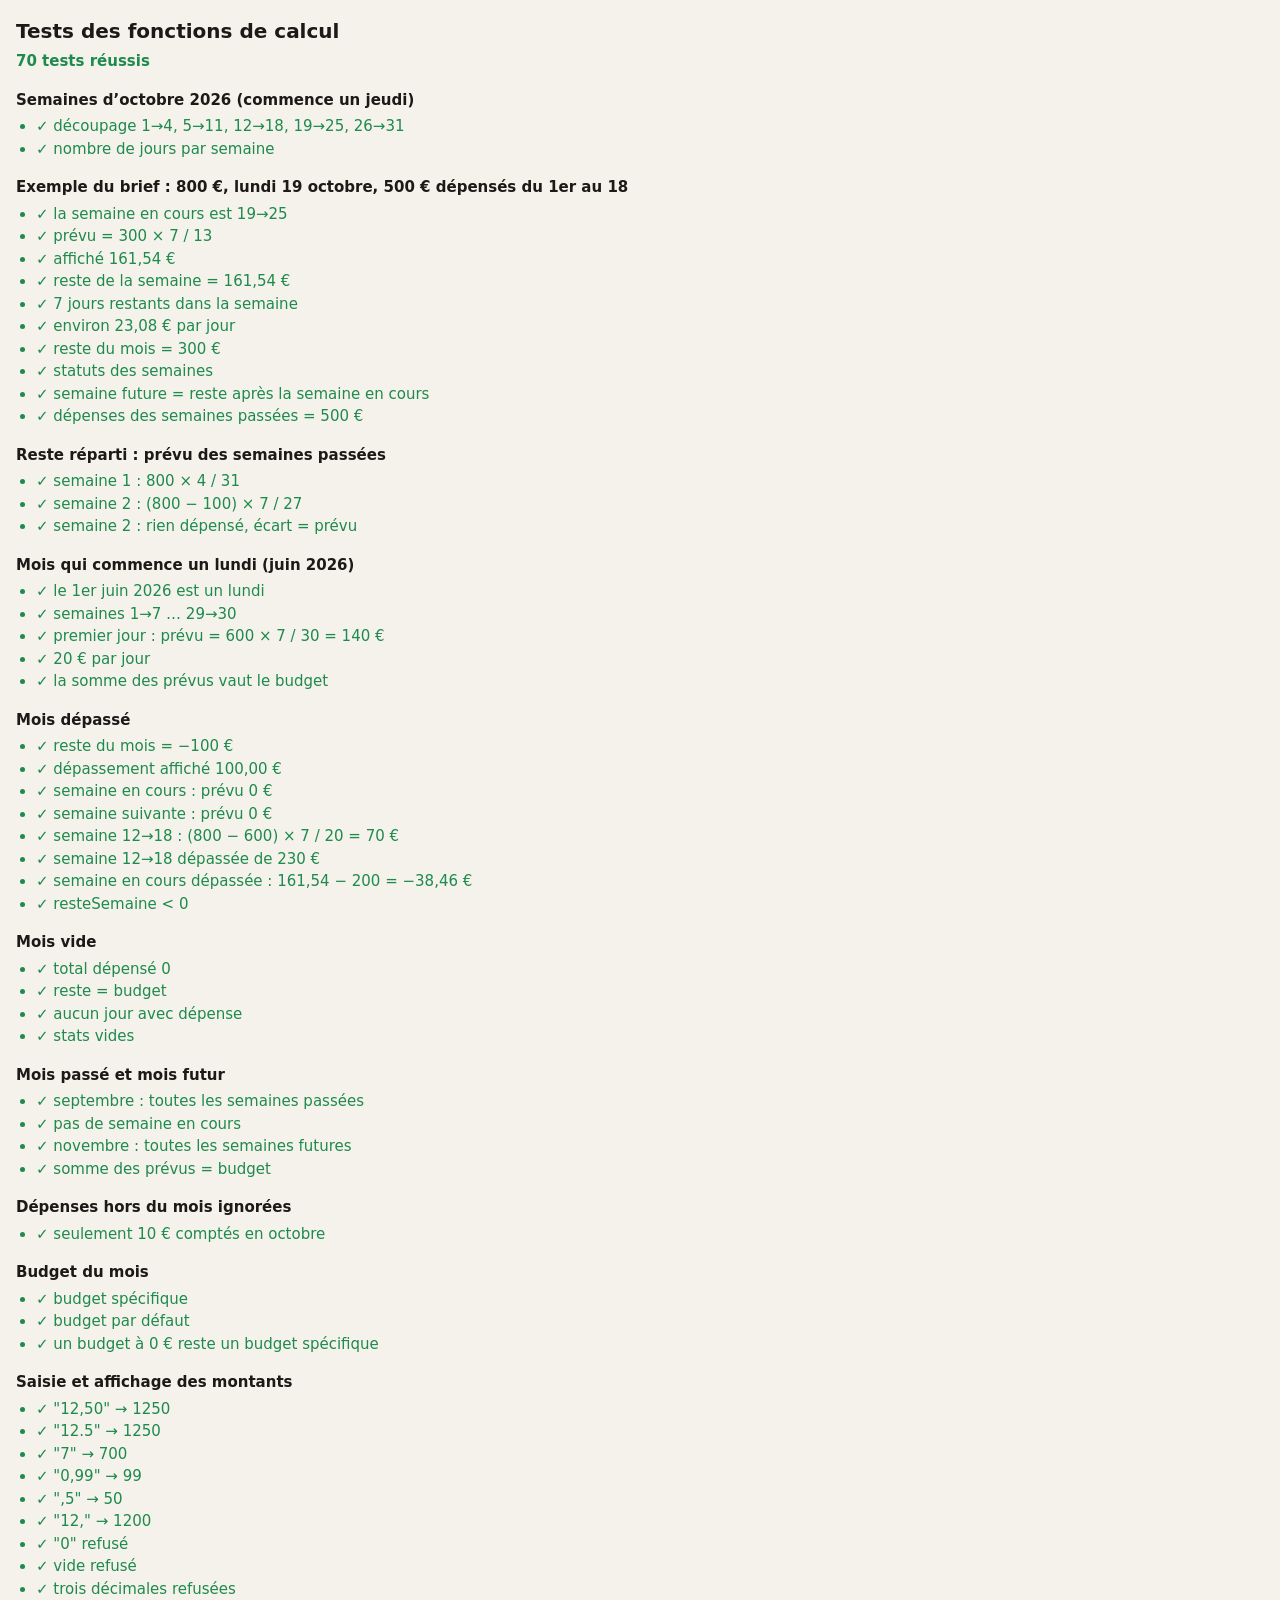
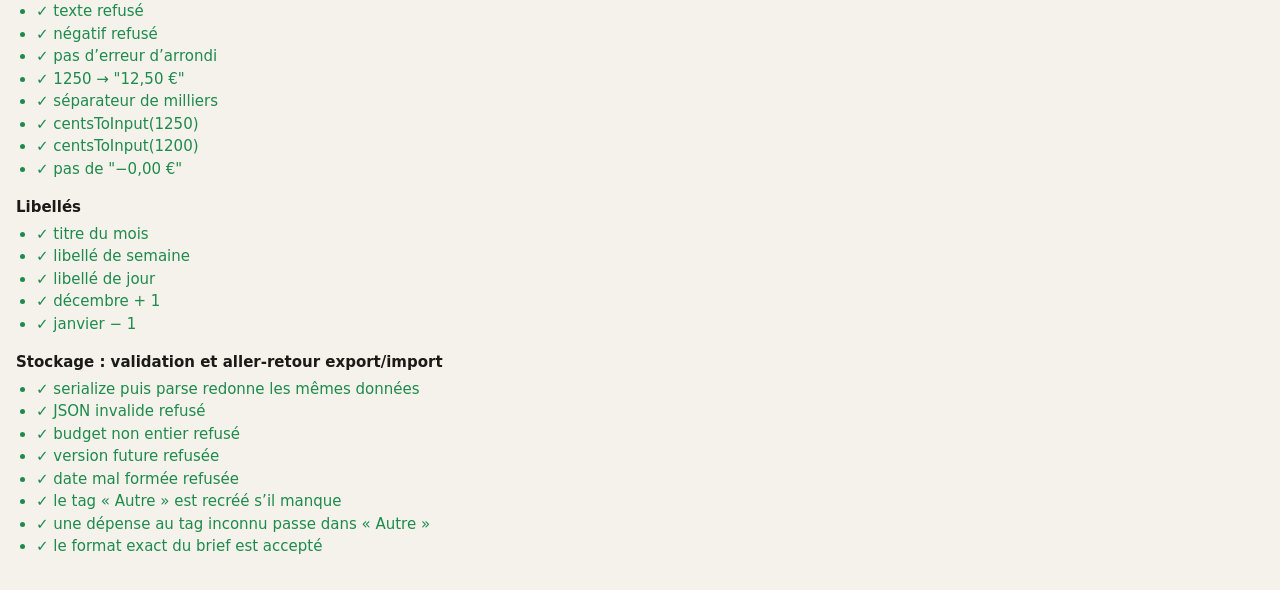
==== tests.html @ 7071091b "Appli budget : PWA de suivi de budget mensuel Calendrier, reste de la semaine, stats par tag, réglag" ====
<!doctype html>
<html lang="fr">
<head>
  <meta charset="utf-8">
  <meta name="viewport" content="width=device-width, initial-scale=1">
  <title>Tests — Budget</title>
  <style>
    body { font: 15px/1.5 -apple-system, system-ui, sans-serif; margin: 0; padding: 16px; background: #f5f2ec; color: #1c1a17; }
    h1 { font-size: 20px; margin: 0 0 4px; }
    #summary { font-weight: 600; margin: 0 0 16px; }
    .ok { color: #1e8a4c; } .ko { color: #c8412f; }
    section { margin-bottom: 16px; }
    h2 { font-size: 15px; margin: 0 0 4px; }
    ul { margin: 0; padding-left: 20px; }
    code { font-size: 13px; }
    @media (prefers-color-scheme: dark) { body { background: #121110; color: #f2eee7; } .ok { color: #4cc27a; } .ko { color: #ff6b57; } }
  </style>
</head>
<body>
  <h1>Tests des fonctions de calcul</h1>
  <p id="summary"></p>
  <div id="out"></div>

  <script src="calc.js"></script>
  <script src="storage.js"></script>
  <script>
    'use strict';
    const C = window.Calc;
    const results = [];
    let group = null;

    function describe(name, fn) {
      group = { name, cases: [] };
      results.push(group);
      try { fn(); } catch (e) { group.cases.push({ ok: false, msg: 'Exception : ' + e.message }); }
    }
    function eq(actual, expected, msg) {
      const ok = JSON.stringify(actual) === JSON.stringify(expected);
      group.cases.push({ ok, msg: ok ? msg : `${msg} — attendu ${JSON.stringify(expected)}, obtenu ${JSON.stringify(actual)}` });
    }
    function near(actual, expected, msg, eps = 1e-6) {
      const ok = Math.abs(actual - expected) < eps;
      group.cases.push({ ok, msg: ok ? msg : `${msg} — attendu ${expected}, obtenu ${actual}` });
    }
    function throws(fn, msg) {
      let ok = false;
      try { fn(); } catch { ok = true; }
      group.cases.push({ ok, msg });
    }
    const exp = (date, euros, tagId = 'food') => ({ id: date + '-' + euros + Math.random(), date, amount: Math.round(euros * 100), tagId });

    describe('Semaines d’octobre 2026 (commence un jeudi)', () => {
      eq(C.getWeeks(2026, 10).map((w) => [w.start, w.end]), [[1, 4], [5, 11], [12, 18], [19, 25], [26, 31]], 'découpage 1→4, 5→11, 12→18, 19→25, 26→31');
      eq(C.getWeeks(2026, 10).map((w) => w.days), [4, 7, 7, 7, 6], 'nombre de jours par semaine');
    });

    describe('Exemple du brief : 800 €, lundi 19 octobre, 500 € dépensés du 1er au 18', () => {
      const expenses = [exp('2026-10-02', 200), exp('2026-10-10', 150), exp('2026-10-18', 150)];
      const r = C.computeMonth({ budget: 80000, expenses, year: 2026, month: 10, today: '2026-10-19' });
      const cur = r.currentWeek;
      eq([cur.start, cur.end], [19, 25], 'la semaine en cours est 19→25');
      near(cur.planned, 30000 * 7 / 13, 'prévu = 300 × 7 / 13');
      eq(C.formatEuros(cur.planned), C.formatEuros(16154), 'affiché 161,54 €');
      eq(Math.round(cur.remaining), 16154, 'reste de la semaine = 161,54 €');
      eq(cur.daysLeftInWeek, 7, '7 jours restants dans la semaine');
      eq(Math.round(cur.perDay), 2308, 'environ 23,08 € par jour');
      eq(r.remaining, 30000, 'reste du mois = 300 €');
      eq(r.weeks.map((w) => w.status), ['past', 'past', 'past', 'current', 'future'], 'statuts des semaines');
      near(r.weeks[4].planned, 30000 - 30000 * 7 / 13, 'semaine future = reste après la semaine en cours');
      const sumPast = r.weeks.slice(0, 3).reduce((s, w) => s + w.spent, 0);
      eq(sumPast, 50000, 'dépenses des semaines passées = 500 €');
    });

    describe('Reste réparti : prévu des semaines passées', () => {
      const expenses = [exp('2026-10-02', 100)];
      const r = C.computeMonth({ budget: 80000, expenses, year: 2026, month: 10, today: '2026-10-20' });
      near(r.weeks[0].planned, 80000 * 4 / 31, 'semaine 1 : 800 × 4 / 31');
      near(r.weeks[1].planned, 70000 * 7 / 27, 'semaine 2 : (800 − 100) × 7 / 27');
      near(r.weeks[1].remaining, 70000 * 7 / 27, 'semaine 2 : rien dépensé, écart = prévu');
    });

    describe('Mois qui commence un lundi (juin 2026)', () => {
      eq(C.weekdayIndex(2026, 6, 1), 0, 'le 1er juin 2026 est un lundi');
      const weeks = C.getWeeks(2026, 6);
      eq(weeks.map((w) => [w.start, w.end]), [[1, 7], [8, 14], [15, 21], [22, 28], [29, 30]], 'semaines 1→7 … 29→30');
      const r = C.computeMonth({ budget: 60000, expenses: [], year: 2026, month: 6, today: '2026-06-01' });
      near(r.currentWeek.planned, 60000 * 7 / 30, 'premier jour : prévu = 600 × 7 / 30 = 140 €');
      near(r.currentWeek.perDay, 2000, '20 € par jour');
      const total = r.weeks.reduce((s, w) => s + w.planned, 0);
      near(total, 60000, 'la somme des prévus vaut le budget');
    });

    describe('Mois dépassé', () => {
      const expenses = [exp('2026-10-03', 600), exp('2026-10-12', 300)];
      const r = C.computeMonth({ budget: 80000, expenses, year: 2026, month: 10, today: '2026-10-20' });
      eq(r.remaining, -10000, 'reste du mois = −100 €');
      eq(C.formatEuros(-r.remaining), C.formatEuros(10000), 'dépassement affiché 100,00 €');
      eq(r.currentWeek.planned, 0, 'semaine en cours : prévu 0 €');
      eq(r.weeks[4].planned, 0, 'semaine suivante : prévu 0 €');
      near(r.weeks[2].planned, 20000 * 7 / 20, 'semaine 12→18 : (800 − 600) × 7 / 20 = 70 €');
      near(r.weeks[2].remaining, 7000 - 30000, 'semaine 12→18 dépassée de 230 €');

      const r2 = C.computeMonth({ budget: 80000, expenses: [exp('2026-10-05', 500), exp('2026-10-19', 200)], year: 2026, month: 10, today: '2026-10-19' });
      near(r2.currentWeek.remaining, 30000 * 7 / 13 - 20000, 'semaine en cours dépassée : 161,54 − 200 = −38,46 €');
      eq(r2.currentWeek.remaining < 0, true, 'resteSemaine < 0');
    });

    describe('Mois vide', () => {
      const r = C.computeMonth({ budget: 80000, expenses: [], year: 2026, month: 10, today: '2026-10-22' });
      eq(r.spent, 0, 'total dépensé 0');
      eq(r.remaining, 80000, 'reste = budget');
      eq(r.byDay.every((d) => d.total === 0), true, 'aucun jour avec dépense');
      const t = C.totalsByTag([], [], 2026, 10);
      eq([t.total, t.rows.length], [0, 0], 'stats vides');
    });

    describe('Mois passé et mois futur', () => {
      const past = C.computeMonth({ budget: 80000, expenses: [], year: 2026, month: 9, today: '2026-10-22' });
      eq(past.weeks.every((w) => w.status === 'past'), true, 'septembre : toutes les semaines passées');
      eq(past.currentWeek, null, 'pas de semaine en cours');
      const fut = C.computeMonth({ budget: 80000, expenses: [], year: 2026, month: 11, today: '2026-10-22' });
      eq(fut.weeks.every((w) => w.status === 'future'), true, 'novembre : toutes les semaines futures');
      near(fut.weeks.reduce((s, w) => s + w.planned, 0), 80000, 'somme des prévus = budget');
    });

    describe('Dépenses hors du mois ignorées', () => {
      const expenses = [exp('2026-09-30', 50), exp('2026-10-01', 10), exp('2026-11-01', 70)];
      const r = C.computeMonth({ budget: 80000, expenses, year: 2026, month: 10, today: '2026-10-22' });
      eq(r.spent, 1000, 'seulement 10 € comptés en octobre');
    });

    describe('Budget du mois', () => {
      const data = { defaultBudget: 80000, monthlyBudgets: { '2026-10': 75000, '2026-11': 0 } };
      eq(C.budgetForMonth(data, '2026-10'), 75000, 'budget spécifique');
      eq(C.budgetForMonth(data, '2026-12'), 80000, 'budget par défaut');
      eq(C.budgetForMonth(data, '2026-11'), 0, 'un budget à 0 € reste un budget spécifique');
    });

    describe('Saisie et affichage des montants', () => {
      eq(C.parseAmount('12,50'), 1250, '"12,50" → 1250');
      eq(C.parseAmount('12.5'), 1250, '"12.5" → 1250');
      eq(C.parseAmount('7'), 700, '"7" → 700');
      eq(C.parseAmount('0,99'), 99, '"0,99" → 99');
      eq(C.parseAmount(',5'), 50, '",5" → 50');
      eq(C.parseAmount('12,'), 1200, '"12," → 1200');
      eq(C.parseAmount('0'), null, '"0" refusé');
      eq(C.parseAmount(''), null, 'vide refusé');
      eq(C.parseAmount('1,234'), null, 'trois décimales refusées');
      eq(C.parseAmount('abc'), null, 'texte refusé');
      eq(C.parseAmount('-3'), null, 'négatif refusé');
      eq(C.parseAmount('0.1') + C.parseAmount('0.2'), 30, 'pas d’erreur d’arrondi');
      eq(C.formatEuros(1250).replace(/\s/g, ' '), '12,50 €', '1250 → "12,50 €"');
      eq(C.formatEuros(123456).replace(/\s/g, ' '), '1 234,56 €', 'séparateur de milliers');
      eq(C.centsToInput(1250), '12,50', 'centsToInput(1250)');
      eq(C.centsToInput(1200), '12', 'centsToInput(1200)');
      eq(C.formatEuros(-0.4).replace(/\s/g, ' '), '0,00 €', 'pas de "−0,00 €"');
    });

    describe('Libellés', () => {
      eq(C.monthLabel(2026, 10), 'Octobre 2026', 'titre du mois');
      eq(C.weekLabel(10, { start: 19, end: 25 }), '19 → 25 oct.', 'libellé de semaine');
      eq(C.dayLabel('2026-10-19'), 'Lundi 19 octobre', 'libellé de jour');
      eq(C.addMonths(2026, 12, 1), { y: 2027, m: 1 }, 'décembre + 1');
      eq(C.addMonths(2026, 1, -1), { y: 2025, m: 12 }, 'janvier − 1');
    });

    describe('Stockage : validation et aller-retour export/import', () => {
      const S = window.Store;
      const d = S.defaultData();
      d.monthlyBudgets['2026-10'] = 75000;
      d.expenses.push({ id: 'a', date: '2026-10-19', amount: 1250, tagId: 'food', createdAt: '2026-10-19T12:31:00Z' });
      const back = S.parse(S.serialize(d));
      eq(back, d, 'serialize puis parse redonne les mêmes données');
      throws(() => S.parse('pas du json'), 'JSON invalide refusé');
      throws(() => S.parse('{"version":1,"defaultBudget":"800","tags":[],"expenses":[]}'), 'budget non entier refusé');
      throws(() => S.parse(JSON.stringify({ ...d, version: 99 })), 'version future refusée');
      throws(() => S.parse(JSON.stringify({ ...d, expenses: [{ id: 'x', date: '2026-10-1', amount: 5, tagId: 'food' }] })), 'date mal formée refusée');
      const noOther = S.parse(JSON.stringify({ ...d, tags: d.tags.filter((t) => t.id !== 'other') }));
      eq(noOther.tags.some((t) => t.id === 'other'), true, 'le tag « Autre » est recréé s’il manque');
      const orphan = S.parse(JSON.stringify({ ...d, expenses: [{ id: 'y', date: '2026-10-02', amount: 5, tagId: 'ghost' }] }));
      eq(orphan.expenses[0].tagId, 'other', 'une dépense au tag inconnu passe dans « Autre »');
      const brief = S.parse(JSON.stringify({ version: 1, defaultBudget: 80000, monthlyBudgets: { '2026-10': 75000 }, tags: d.tags, expenses: [] }));
      eq(brief.defaultBudget, 80000, 'le format exact du brief est accepté');
    });

    // Affichage des résultats
    const out = document.getElementById('out');
    let pass = 0, fail = 0;
    for (const g of results) {
      const sec = document.createElement('section');
      const h = document.createElement('h2');
      h.textContent = g.name;
      const ul = document.createElement('ul');
      for (const c of g.cases) {
        c.ok ? pass++ : fail++;
        const li = document.createElement('li');
        li.className = c.ok ? 'ok' : 'ko';
        li.textContent = (c.ok ? '✓ ' : '✗ ') + c.msg;
        ul.appendChild(li);
      }
      sec.append(h, ul);
      out.appendChild(sec);
    }
    const summary = document.getElementById('summary');
    summary.textContent = fail ? `${fail} échec(s) sur ${pass + fail} tests` : `${pass} tests réussis`;
    summary.className = fail ? 'ko' : 'ok';
    document.title = (fail ? '✗ ' : '✓ ') + document.title;
  </script>
</body>
</html>
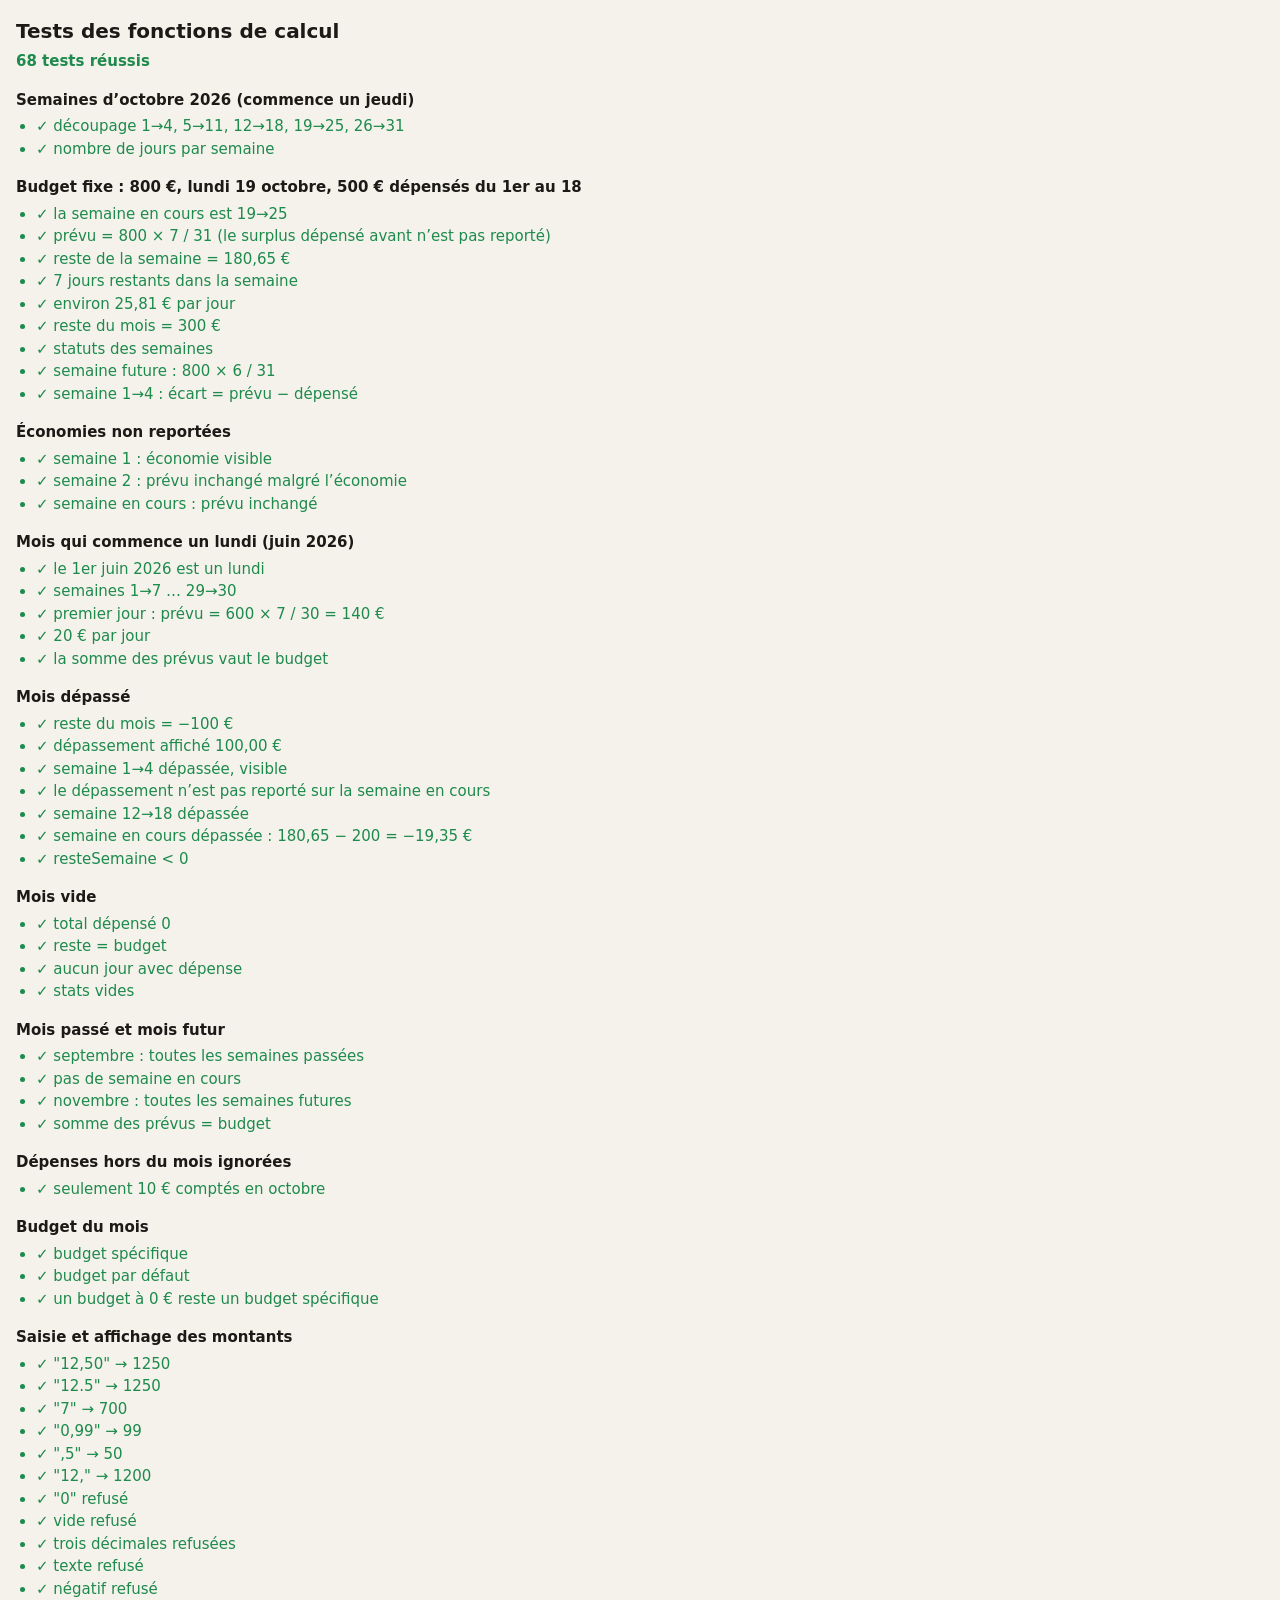
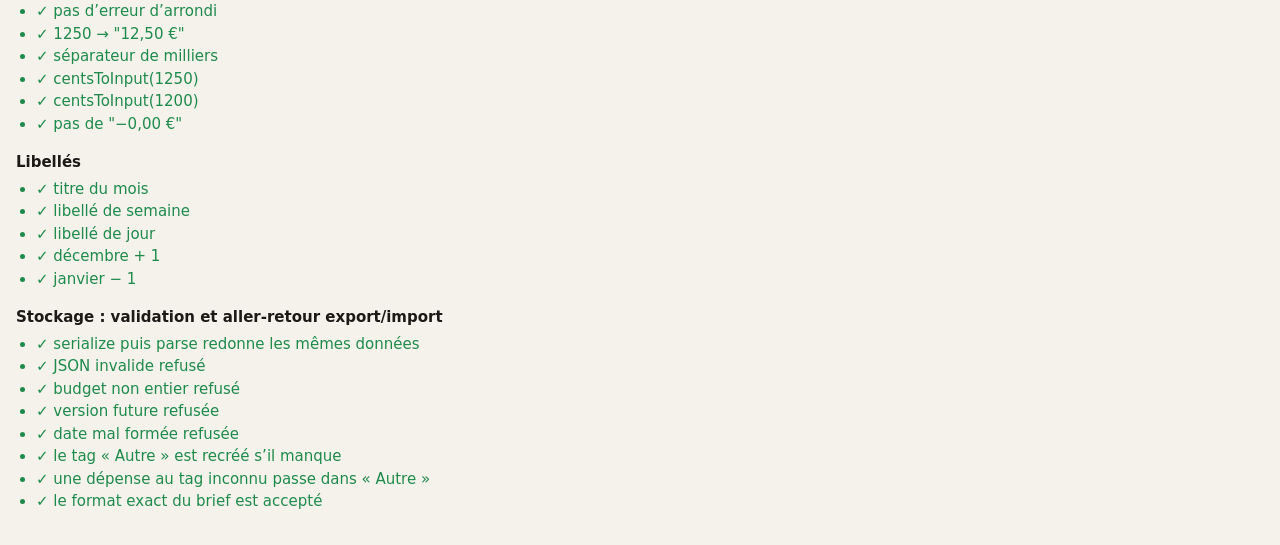
==== commit 01541db9: "Budget hebdo fixe, sans report des économies ni des dépassements Chaque semaine reçoit budget × jour" ====
--- a/tests.html
+++ b/tests.html
@@ -54,29 +54,26 @@
       eq(C.getWeeks(2026, 10).map((w) => w.days), [4, 7, 7, 7, 6], 'nombre de jours par semaine');
     });
 
-    describe('Exemple du brief : 800 €, lundi 19 octobre, 500 € dépensés du 1er au 18', () => {
+    describe('Budget fixe : 800 €, lundi 19 octobre, 500 € dépensés du 1er au 18', () => {
       const expenses = [exp('2026-10-02', 200), exp('2026-10-10', 150), exp('2026-10-18', 150)];
       const r = C.computeMonth({ budget: 80000, expenses, year: 2026, month: 10, today: '2026-10-19' });
       const cur = r.currentWeek;
       eq([cur.start, cur.end], [19, 25], 'la semaine en cours est 19→25');
-      near(cur.planned, 30000 * 7 / 13, 'prévu = 300 × 7 / 13');
-      eq(C.formatEuros(cur.planned), C.formatEuros(16154), 'affiché 161,54 €');
-      eq(Math.round(cur.remaining), 16154, 'reste de la semaine = 161,54 €');
+      near(cur.planned, 80000 * 7 / 31, 'prévu = 800 × 7 / 31 (le surplus dépensé avant n\u2019est pas reporté)');
+      eq(Math.round(cur.remaining), 18065, 'reste de la semaine = 180,65 €');
       eq(cur.daysLeftInWeek, 7, '7 jours restants dans la semaine');
-      eq(Math.round(cur.perDay), 2308, 'environ 23,08 € par jour');
+      eq(Math.round(cur.perDay), 2581, 'environ 25,81 € par jour');
       eq(r.remaining, 30000, 'reste du mois = 300 €');
       eq(r.weeks.map((w) => w.status), ['past', 'past', 'past', 'current', 'future'], 'statuts des semaines');
-      near(r.weeks[4].planned, 30000 - 30000 * 7 / 13, 'semaine future = reste après la semaine en cours');
-      const sumPast = r.weeks.slice(0, 3).reduce((s, w) => s + w.spent, 0);
-      eq(sumPast, 50000, 'dépenses des semaines passées = 500 €');
-    });
-
-    describe('Reste réparti : prévu des semaines passées', () => {
-      const expenses = [exp('2026-10-02', 100)];
-      const r = C.computeMonth({ budget: 80000, expenses, year: 2026, month: 10, today: '2026-10-20' });
-      near(r.weeks[0].planned, 80000 * 4 / 31, 'semaine 1 : 800 × 4 / 31');
-      near(r.weeks[1].planned, 70000 * 7 / 27, 'semaine 2 : (800 − 100) × 7 / 27');
-      near(r.weeks[1].remaining, 70000 * 7 / 27, 'semaine 2 : rien dépensé, écart = prévu');
+      near(r.weeks[4].planned, 80000 * 6 / 31, 'semaine future : 800 × 6 / 31');
+      near(r.weeks[0].remaining, 80000 * 4 / 31 - 20000, 'semaine 1→4 : écart = prévu − dépensé');
+    });
+
+    describe('Économies non reportées', () => {
+      const r = C.computeMonth({ budget: 80000, expenses: [exp('2026-10-02', 10)], year: 2026, month: 10, today: '2026-10-20' });
+      near(r.weeks[0].remaining, 80000 * 4 / 31 - 1000, 'semaine 1 : économie visible');
+      near(r.weeks[1].planned, 80000 * 7 / 31, 'semaine 2 : prévu inchangé malgré l\u2019économie');
+      near(r.currentWeek.planned, 80000 * 7 / 31, 'semaine en cours : prévu inchangé');
     });
 
     describe('Mois qui commence un lundi (juin 2026)', () => {
@@ -95,13 +92,12 @@
       const r = C.computeMonth({ budget: 80000, expenses, year: 2026, month: 10, today: '2026-10-20' });
       eq(r.remaining, -10000, 'reste du mois = −100 €');
       eq(C.formatEuros(-r.remaining), C.formatEuros(10000), 'dépassement affiché 100,00 €');
-      eq(r.currentWeek.planned, 0, 'semaine en cours : prévu 0 €');
-      eq(r.weeks[4].planned, 0, 'semaine suivante : prévu 0 €');
-      near(r.weeks[2].planned, 20000 * 7 / 20, 'semaine 12→18 : (800 − 600) × 7 / 20 = 70 €');
-      near(r.weeks[2].remaining, 7000 - 30000, 'semaine 12→18 dépassée de 230 €');
-
-      const r2 = C.computeMonth({ budget: 80000, expenses: [exp('2026-10-05', 500), exp('2026-10-19', 200)], year: 2026, month: 10, today: '2026-10-19' });
-      near(r2.currentWeek.remaining, 30000 * 7 / 13 - 20000, 'semaine en cours dépassée : 161,54 − 200 = −38,46 €');
+      near(r.weeks[0].remaining, 80000 * 4 / 31 - 60000, 'semaine 1→4 dépassée, visible');
+      near(r.currentWeek.planned, 80000 * 7 / 31, 'le dépassement n\u2019est pas reporté sur la semaine en cours');
+      near(r.weeks[2].remaining, 80000 * 7 / 31 - 30000, 'semaine 12→18 dépassée');
+
+      const r2 = C.computeMonth({ budget: 80000, expenses: [exp('2026-10-19', 200)], year: 2026, month: 10, today: '2026-10-19' });
+      near(r2.currentWeek.remaining, 80000 * 7 / 31 - 20000, 'semaine en cours dépassée : 180,65 − 200 = −19,35 €');
       eq(r2.currentWeek.remaining < 0, true, 'resteSemaine < 0');
     });
 
